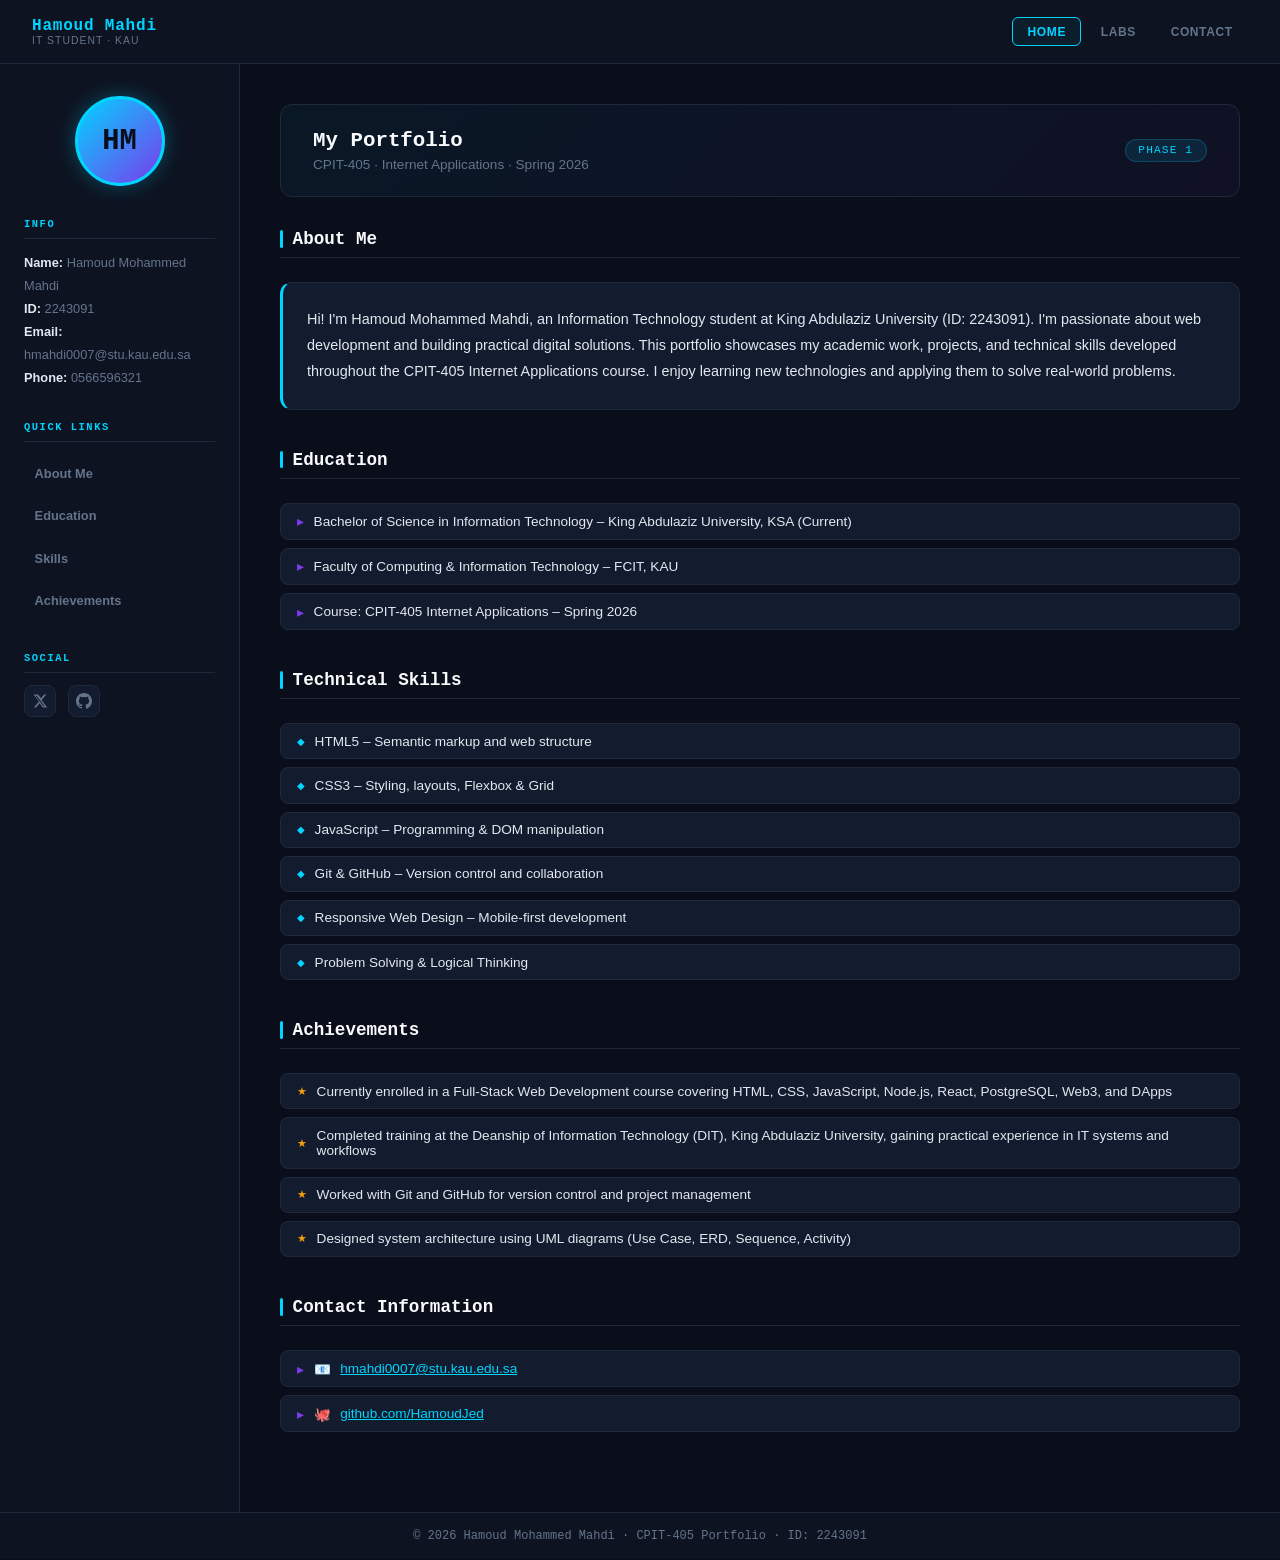
==== index.html @ ed02170e "Add files via upload" ====
<!DOCTYPE html>
<html lang="en">
<head>
  <meta charset="UTF-8" />
  <meta name="viewport" content="width=device-width, initial-scale=1.0" />
  <title>Hamoud Mahdi – Portfolio</title>
  <link rel="stylesheet" href="./style.css" />
</head>
<body>

  <header>
    <div class="logo">
      <span class="logo-name">Hamoud Mahdi</span>
      <span class="logo-role">IT Student · KAU</span>
    </div>
    <nav>
      <a href="index.html" class="active">Home</a>
      <a href="labs.html">Labs</a>
      <a href="contact.html">Contact</a>
    </nav>
  </header>

  <div class="layout">

    <aside class="sidebar">
      <div class="profile-img">HM</div>

      <div class="sidebar-section">
        <h3>Info</h3>
        <p><strong style="color:var(--text)">Name:</strong> Hamoud Mohammed Mahdi</p>
        <p><strong style="color:var(--text)">ID:</strong> 2243091</p>
        <p><strong style="color:var(--text)">Email:</strong></p>
        <a href="mailto:hmahdi0007@stu.kau.edu.sa">hmahdi0007@stu.kau.edu.sa</a>
        <p><strong style="color:var(--text)">Phone:</strong> 0566596321</p>
      </div>

      <div class="sidebar-section">
        <h3>Quick Links</h3>
        <div class="sidebar-links">
          <a href="#about">About Me</a>
          <a href="#education">Education</a>
          <a href="#skills">Skills</a>
          <a href="#achievements">Achievements</a>
        </div>
      </div>

      <div class="sidebar-section">
        <h3>Social</h3>
        <div class="social-icons">
          <a href="https://x.com/7modJed" target="_blank" title="X (Twitter)">
            <svg width="16" height="16" fill="currentColor" viewBox="0 0 24 24">
              <path d="M18.244 2.25h3.308l-7.227 8.26 8.502 11.24H16.17l-4.714-6.231-5.401 6.231H2.747l7.73-8.835L2.25 2.25h6.928l4.259 5.632L18.244 2.25zm-1.161 17.52h1.833L7.084 4.126H5.117z"/>
            </svg>
          </a>
          <a href="https://github.com/HamoudJed" target="_blank" title="GitHub">
            <svg width="16" height="16" fill="currentColor" viewBox="0 0 24 24">
              <path d="M12 0C5.37 0 0 5.37 0 12c0 5.3 3.438 9.8 8.205 11.385.6.113.82-.258.82-.577 0-.285-.01-1.04-.015-2.04-3.338.724-4.042-1.61-4.042-1.61C4.422 18.07 3.633 17.7 3.633 17.7c-1.087-.744.084-.729.084-.729 1.205.084 1.838 1.236 1.838 1.236 1.07 1.835 2.809 1.305 3.495.998.108-.776.417-1.305.76-1.605-2.665-.3-5.466-1.332-5.466-5.93 0-1.31.465-2.38 1.235-3.22-.135-.303-.54-1.523.105-3.176 0 0 1.005-.322 3.3 1.23.96-.267 1.98-.399 3-.405 1.02.006 2.04.138 3 .405 2.28-1.552 3.285-1.23 3.285-1.23.645 1.653.24 2.873.12 3.176.765.84 1.23 1.91 1.23 3.22 0 4.61-2.805 5.625-5.475 5.92.42.36.81 1.096.81 2.22 0 1.606-.015 2.896-.015 3.286 0 .315.21.69.825.57C20.565 21.795 24 17.295 24 12c0-6.63-5.37-12-12-12"/>
            </svg>
          </a>
        </div>
      </div>
    </aside>

    <main>

      <div class="page-hero">
        <div>
          <h1>My Portfolio</h1>
          <p>CPIT-405 · Internet Applications · Spring 2026</p>
        </div>
        <span class="page-hero-tag">PHASE 1</span>
      </div>

      <section id="about">
        <h2 class="section-title">About Me</h2>
        <div class="section-divider"></div>
        <div class="about-text">
          Hi! I'm Hamoud Mohammed Mahdi, an Information Technology student at King Abdulaziz University (ID: 2243091).
          I'm passionate about web development and building practical digital solutions. This portfolio showcases my
          academic work, projects, and technical skills developed throughout the CPIT-405 Internet Applications course.
          I enjoy learning new technologies and applying them to solve real-world problems.
        </div>
      </section>

      <section id="education">
        <h2 class="section-title">Education</h2>
        <div class="section-divider"></div>
        <ul class="edu-list">
          <li>Bachelor of Science in Information Technology – King Abdulaziz University, KSA (Current)</li>
          <li>Faculty of Computing &amp; Information Technology – FCIT, KAU</li>
          <li>Course: CPIT-405 Internet Applications – Spring 2026</li>
        </ul>
      </section>

      <section id="skills">
        <h2 class="section-title">Technical Skills</h2>
        <div class="section-divider"></div>
        <ul class="skill-list">
          <li>HTML5 – Semantic markup and web structure</li>
          <li>CSS3 – Styling, layouts, Flexbox &amp; Grid</li>
          <li>JavaScript – Programming &amp; DOM manipulation</li>
          <li>Git &amp; GitHub – Version control and collaboration</li>
          <li>Responsive Web Design – Mobile-first development</li>
          <li>Problem Solving &amp; Logical Thinking</li>
        </ul>
      </section>

      <section id="achievements">
        <h2 class="section-title">Achievements</h2>
        <div class="section-divider"></div>
        <ul class="achieve-list">
          <li>Currently enrolled in a Full-Stack Web Development course covering HTML, CSS, JavaScript, Node.js, React, PostgreSQL, Web3, and DApps</li>
          <li>Completed training at the Deanship of Information Technology (DIT), King Abdulaziz University, gaining practical experience in IT systems and workflows</li>
          <li>Worked with Git and GitHub for version control and project management</li>
          <li>Designed system architecture using UML diagrams (Use Case, ERD, Sequence, Activity)</li>
        </ul>
      </section>

      <section id="contact-info">
        <h2 class="section-title">Contact Information</h2>
        <div class="section-divider"></div>
        <ul class="edu-list">
          <li>📧 <a href="mailto:hmahdi0007@stu.kau.edu.sa" style="color:var(--accent)">hmahdi0007@stu.kau.edu.sa</a></li>
          <li>🐙 <a href="https://github.com/HamoudJed" target="_blank" style="color:var(--accent)">github.com/HamoudJed</a></li>
        </ul>
      </section>

    </main>
  </div>

  <footer>
    <p>© 2026 Hamoud Mohammed Mahdi · CPIT-405 Portfolio · ID: 2243091</p>
  </footer>

</body>
</html>
---- style.css ----
:root {
  --bg: #0a0e1a;
  --bg2: #111827;
  --sidebar: #0d1321;
  --accent: #00d4ff;
  --accent2: #7c3aed;
  --text: #e2e8f0;
  --muted: #64748b;
  --border: #1e293b;
  --card: #131c2e;
  --white: #f8fafc;
}

* {
  margin: 0;
  padding: 0;
  box-sizing: border-box;
}

body {
  font-family: 'Sora', sans-serif;
  background: var(--bg);
  color: var(--text);
  min-height: 100vh;
  display: flex;
  flex-direction: column;
}

/* ── HEADER ── */
header {
  background: var(--sidebar);
  border-bottom: 1px solid var(--border);
  padding: 0 2rem;
  display: flex;
  align-items: center;
  justify-content: space-between;
  height: 64px;
  position: sticky;
  top: 0;
  z-index: 100;
}

.logo {
  display: flex;
  flex-direction: column;
}

.logo-name {
  font-family: 'Space Mono', monospace;
  font-size: 1rem;
  font-weight: 700;
  color: var(--accent);
  letter-spacing: 0.05em;
}

.logo-role {
  font-size: 0.65rem;
  color: var(--muted);
  letter-spacing: 0.1em;
  text-transform: uppercase;
}

nav {
  display: flex;
  gap: 0.25rem;
}

nav a {
  text-decoration: none;
  color: var(--muted);
  font-size: 0.85rem;
  font-weight: 600;
  padding: 0.4rem 0.9rem;
  border-radius: 6px;
  border: 1px solid transparent;
  transition: all 0.2s;
  letter-spacing: 0.05em;
  text-transform: uppercase;
  font-size: 0.75rem;
}

nav a:hover,
nav a.active {
  color: var(--accent);
  border-color: var(--accent);
  background: rgba(0, 212, 255, 0.05);
}

/* ── LAYOUT ── */
.layout {
  display: flex;
  flex: 1;
}

/* ── SIDEBAR ── */
.sidebar {
  width: 240px;
  min-width: 240px;
  background: var(--sidebar);
  border-right: 1px solid var(--border);
  padding: 2rem 1.5rem;
  display: flex;
  flex-direction: column;
  gap: 2rem;
}

.profile-img {
  width: 90px;
  height: 90px;
  border-radius: 50%;
  background: linear-gradient(135deg, var(--accent), var(--accent2));
  display: flex;
  align-items: center;
  justify-content: center;
  font-family: 'Space Mono', monospace;
  font-size: 1.8rem;
  font-weight: 700;
  color: var(--bg);
  margin: 0 auto;
  border: 3px solid var(--accent);
  box-shadow: 0 0 20px rgba(0, 212, 255, 0.3);
}

.sidebar-section h3 {
  font-family: 'Space Mono', monospace;
  font-size: 0.65rem;
  letter-spacing: 0.15em;
  text-transform: uppercase;
  color: var(--accent);
  margin-bottom: 0.75rem;
  padding-bottom: 0.5rem;
  border-bottom: 1px solid var(--border);
}

.sidebar-section p,
.sidebar-section a {
  font-size: 0.8rem;
  color: var(--muted);
  line-height: 1.8;
  text-decoration: none;
  display: block;
}

.sidebar-section a:hover {
  color: var(--accent);
}

.sidebar-links {
  display: flex;
  flex-direction: column;
  gap: 0.3rem;
}

.sidebar-links a {
  padding: 0.4rem 0.6rem;
  border-radius: 6px;
  border: 1px solid transparent;
  font-size: 0.8rem;
  font-weight: 600;
  color: var(--muted);
  transition: all 0.2s;
}

.sidebar-links a:hover {
  color: var(--accent);
  border-color: var(--border);
  background: rgba(0, 212, 255, 0.04);
}

.social-icons {
  display: flex;
  gap: 0.75rem;
  margin-top: 0.5rem;
}

.social-icons a {
  width: 32px;
  height: 32px;
  border-radius: 8px;
  background: var(--card);
  border: 1px solid var(--border);
  display: flex;
  align-items: center;
  justify-content: center;
  color: var(--muted);
  text-decoration: none;
  font-size: 0.85rem;
  transition: all 0.2s;
}

.social-icons a:hover {
  color: var(--accent);
  border-color: var(--accent);
  background: rgba(0, 212, 255, 0.08);
}

/* ── MAIN ── */
main {
  flex: 1;
  padding: 2.5rem;
  overflow-y: auto;
}

/* ── SECTION HEADERS ── */
.section-title {
  font-family: 'Space Mono', monospace;
  font-size: 1.1rem;
  font-weight: 700;
  color: var(--white);
  margin-bottom: 0.5rem;
  display: flex;
  align-items: center;
  gap: 0.6rem;
}

.section-title::before {
  content: '';
  display: inline-block;
  width: 3px;
  height: 1.1rem;
  background: var(--accent);
  border-radius: 2px;
}

.section-divider {
  height: 1px;
  background: var(--border);
  margin-bottom: 1.5rem;
}

section {
  margin-bottom: 2.5rem;
}

/* ── ABOUT CARD ── */
.about-text {
  background: var(--card);
  border: 1px solid var(--border);
  border-radius: 12px;
  padding: 1.5rem;
  font-size: 0.9rem;
  line-height: 1.8;
  color: var(--text);
  border-left: 3px solid var(--accent);
}

/* ── LIST ITEMS ── */
.skill-list, .edu-list, .achieve-list {
  list-style: none;
  display: flex;
  flex-direction: column;
  gap: 0.5rem;
}

.skill-list li, .edu-list li, .achieve-list li {
  padding: 0.6rem 1rem;
  background: var(--card);
  border: 1px solid var(--border);
  border-radius: 8px;
  font-size: 0.85rem;
  color: var(--text);
  display: flex;
  align-items: center;
  gap: 0.6rem;
}

.skill-list li::before {
  content: '◆';
  color: var(--accent);
  font-size: 0.6rem;
}

.edu-list li::before {
  content: '▸';
  color: var(--accent2);
}

.achieve-list li::before {
  content: '★';
  color: #f59e0b;
  font-size: 0.7rem;
}

/* ── TABLES ── */
.table-wrapper {
  overflow-x: auto;
  border-radius: 12px;
  border: 1px solid var(--border);
}

table {
  width: 100%;
  border-collapse: collapse;
  font-size: 0.85rem;
}

thead tr {
  background: var(--accent2);
}

thead th {
  padding: 0.75rem 1rem;
  text-align: left;
  font-family: 'Space Mono', monospace;
  font-size: 0.75rem;
  letter-spacing: 0.08em;
  color: var(--white);
}

tbody tr {
  border-bottom: 1px solid var(--border);
  transition: background 0.15s;
}

tbody tr:last-child {
  border-bottom: none;
}

tbody tr:hover {
  background: rgba(0, 212, 255, 0.04);
}

tbody td {
  padding: 0.7rem 1rem;
  color: var(--text);
}

tbody td a {
  color: var(--accent);
  text-decoration: none;
  font-weight: 600;
  font-size: 0.8rem;
}

tbody td a:hover {
  text-decoration: underline;
}

.badge {
  display: inline-block;
  padding: 0.2rem 0.5rem;
  border-radius: 4px;
  font-size: 0.7rem;
  font-weight: 700;
  font-family: 'Space Mono', monospace;
  letter-spacing: 0.05em;
}

.badge-completed {
  background: rgba(16, 185, 129, 0.15);
  color: #10b981;
  border: 1px solid rgba(16, 185, 129, 0.3);
}

.badge-html { background: rgba(239,68,68,0.1); color: #ef4444; border: 1px solid rgba(239,68,68,0.2); }
.badge-css  { background: rgba(59,130,246,0.1); color: #3b82f6; border: 1px solid rgba(59,130,246,0.2); }
.badge-setup{ background: rgba(245,158,11,0.1); color: #f59e0b; border: 1px solid rgba(245,158,11,0.2); }

/* ── CONTACT ── */
.contact-grid {
  display: grid;
  grid-template-columns: 1fr 1.5fr;
  gap: 1.5rem;
}

.contact-info-box {
  background: var(--card);
  border: 1px solid var(--border);
  border-radius: 12px;
  padding: 1.5rem;
}

.contact-info-box h3 {
  font-family: 'Space Mono', monospace;
  font-size: 0.7rem;
  letter-spacing: 0.12em;
  text-transform: uppercase;
  color: var(--accent);
  margin-bottom: 1rem;
  padding-bottom: 0.5rem;
  border-bottom: 1px solid var(--border);
}

.contact-item {
  display: flex;
  flex-direction: column;
  margin-bottom: 1rem;
}

.contact-item label {
  font-size: 0.7rem;
  color: var(--muted);
  letter-spacing: 0.08em;
  text-transform: uppercase;
  margin-bottom: 0.2rem;
}

.contact-item a {
  color: var(--accent);
  text-decoration: none;
  font-size: 0.85rem;
  font-weight: 600;
}

.contact-item a:hover { text-decoration: underline; }

/* ── FORM ── */
.contact-form-box {
  background: var(--card);
  border: 1px solid var(--border);
  border-radius: 12px;
  padding: 1.5rem;
}

.contact-form-box h3 {
  font-family: 'Space Mono', monospace;
  font-size: 0.7rem;
  letter-spacing: 0.12em;
  text-transform: uppercase;
  color: var(--accent);
  margin-bottom: 1rem;
  padding-bottom: 0.5rem;
  border-bottom: 1px solid var(--border);
}

.form-group {
  margin-bottom: 1rem;
}

.form-group label {
  display: block;
  font-size: 0.75rem;
  color: var(--muted);
  margin-bottom: 0.35rem;
  letter-spacing: 0.05em;
}

.form-group input,
.form-group textarea,
.form-group select {
  width: 100%;
  padding: 0.6rem 0.9rem;
  background: var(--bg2);
  border: 1px solid var(--border);
  border-radius: 8px;
  color: var(--text);
  font-family: 'Sora', sans-serif;
  font-size: 0.85rem;
  outline: none;
  transition: border-color 0.2s;
}

.form-group input:focus,
.form-group textarea:focus {
  border-color: var(--accent);
}

.form-group textarea {
  resize: vertical;
  min-height: 100px;
}

.radio-group {
  display: flex;
  gap: 1.5rem;
  align-items: center;
}

.radio-group label {
  display: flex;
  align-items: center;
  gap: 0.4rem;
  cursor: pointer;
  font-size: 0.85rem;
  color: var(--text);
  margin-bottom: 0;
}

.btn {
  display: inline-flex;
  align-items: center;
  gap: 0.5rem;
  padding: 0.6rem 1.5rem;
  border-radius: 8px;
  font-family: 'Space Mono', monospace;
  font-size: 0.8rem;
  font-weight: 700;
  letter-spacing: 0.08em;
  cursor: pointer;
  border: none;
  transition: all 0.2s;
  text-decoration: none;
}

.btn-primary {
  background: var(--accent);
  color: var(--bg);
}

.btn-primary:hover {
  background: #00b8d9;
  transform: translateY(-1px);
  box-shadow: 0 4px 15px rgba(0, 212, 255, 0.3);
}

/* ── FOOTER ── */
footer {
  background: var(--sidebar);
  border-top: 1px solid var(--border);
  padding: 1rem 2rem;
  text-align: center;
  font-size: 0.75rem;
  color: var(--muted);
  font-family: 'Space Mono', monospace;
}

/* ── PAGE HERO ── */
.page-hero {
  background: linear-gradient(135deg, rgba(0,212,255,0.05), rgba(124,58,237,0.05));
  border: 1px solid var(--border);
  border-radius: 12px;
  padding: 1.5rem 2rem;
  margin-bottom: 2rem;
  display: flex;
  align-items: center;
  justify-content: space-between;
}

.page-hero h1 {
  font-family: 'Space Mono', monospace;
  font-size: 1.3rem;
  color: var(--white);
}

.page-hero p {
  font-size: 0.85rem;
  color: var(--muted);
  margin-top: 0.3rem;
}

.page-hero-tag {
  font-family: 'Space Mono', monospace;
  font-size: 0.7rem;
  color: var(--accent);
  background: rgba(0, 212, 255, 0.1);
  border: 1px solid rgba(0, 212, 255, 0.2);
  padding: 0.3rem 0.8rem;
  border-radius: 20px;
  letter-spacing: 0.1em;
}

/* ── RESPONSIVE ── */
@media (max-width: 768px) {
  .layout { flex-direction: column; }
  .sidebar { width: 100%; min-width: unset; border-right: none; border-bottom: 1px solid var(--border); padding: 1.5rem; }
  main { padding: 1.5rem; }
  .contact-grid { grid-template-columns: 1fr; }
  .page-hero { flex-direction: column; gap: 1rem; align-items: flex-start; }
  nav a { padding: 0.3rem 0.6rem; }
}

/* ── SUCCESS PAGE ── */
.success-box {
  background: var(--card);
  border: 1px solid var(--border);
  border-radius: 12px;
  padding: 2.5rem;
  text-align: center;
  max-width: 500px;
  border-top: 3px solid #10b981;
}

.success-icon {
  width: 60px;
  height: 60px;
  border-radius: 50%;
  background: rgba(16, 185, 129, 0.15);
  border: 2px solid #10b981;
  color: #10b981;
  font-size: 1.8rem;
  display: flex;
  align-items: center;
  justify-content: center;
  margin: 0 auto 1.25rem;
}

.success-msg {
  font-size: 0.9rem;
  color: var(--text);
  line-height: 1.7;
  margin-bottom: 1.75rem;
}

.success-actions {
  display: flex;
  gap: 0.75rem;
  justify-content: center;
  flex-wrap: wrap;
}

.btn-outline {
  background: transparent;
  color: var(--text);
  border: 1px solid var(--border);
}

.btn-outline:hover {
  border-color: var(--accent);
  color: var(--accent);
  transform: translateY(-1px);
}
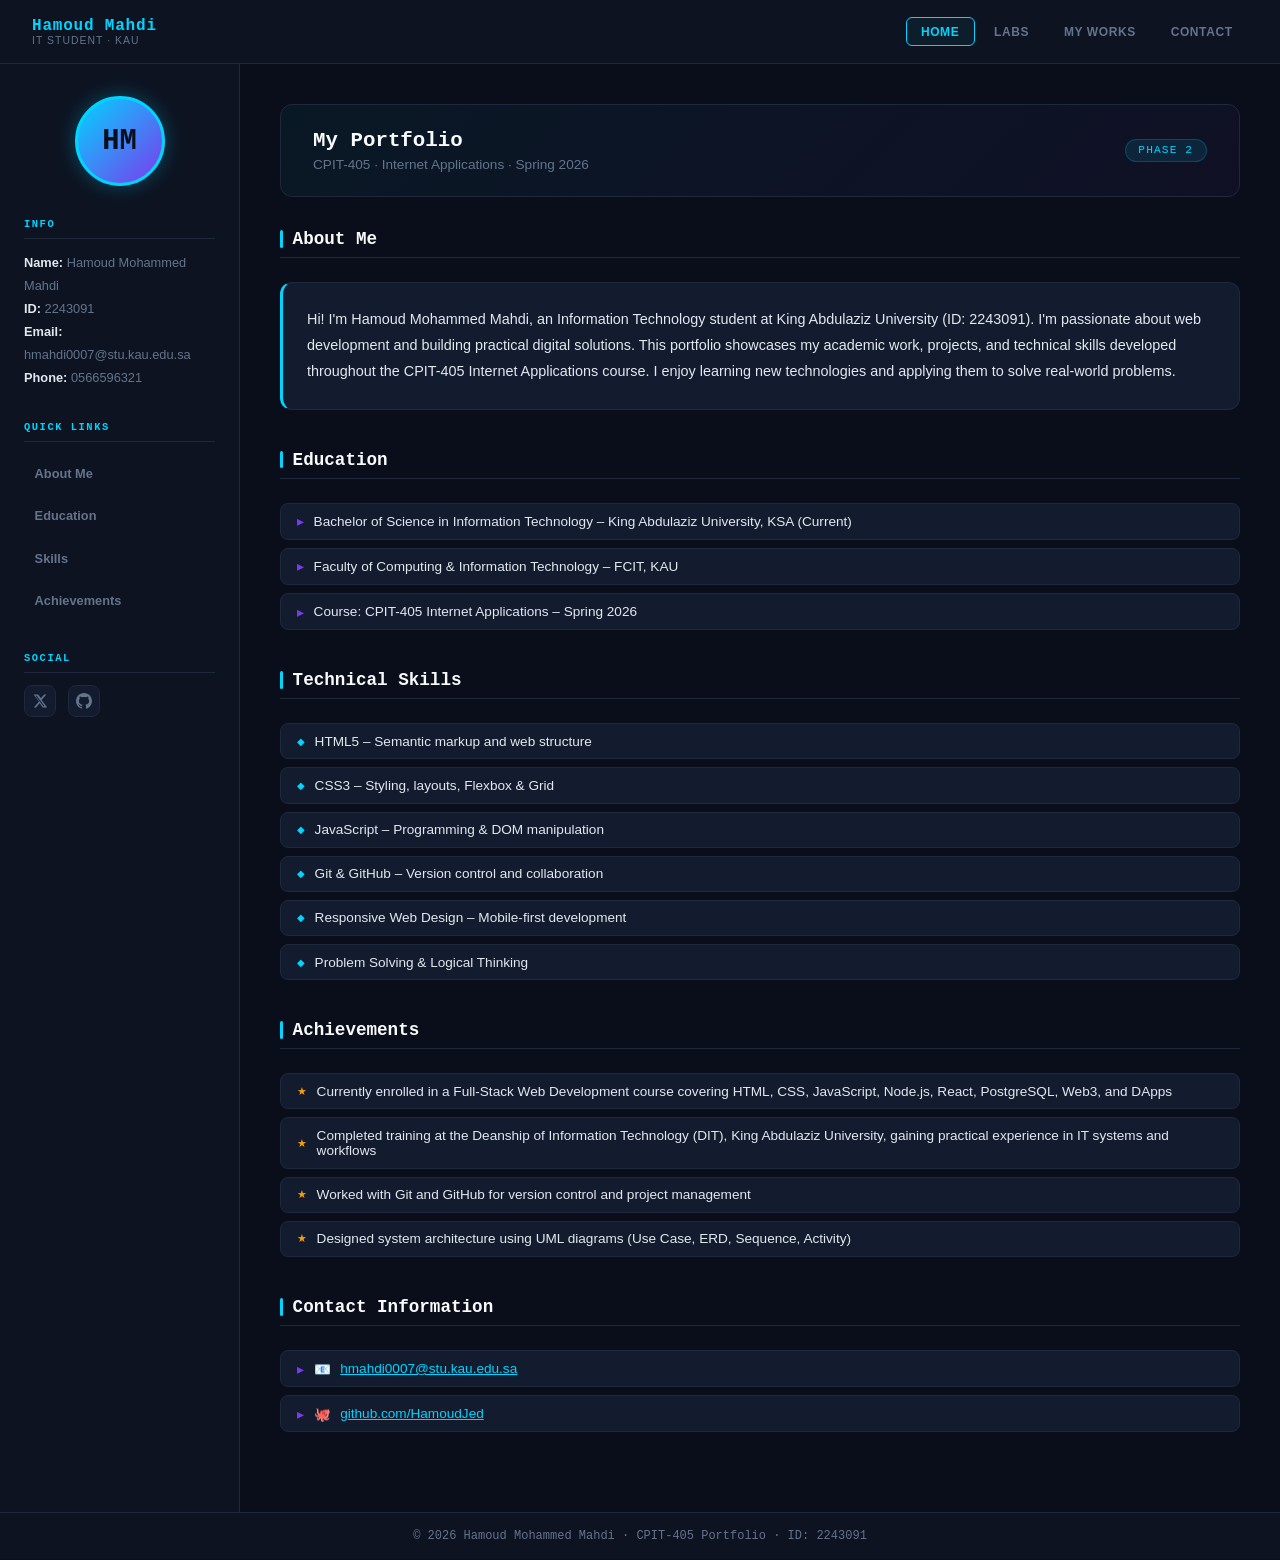
==== commit 9dfadbde: "Add files via upload" ====
--- a/index.html
+++ b/index.html
@@ -16,6 +16,7 @@
     <nav>
       <a href="index.html" class="active">Home</a>
       <a href="labs.html">Labs</a>
+      <a href="myworks.html">My Works</a>
       <a href="contact.html">Contact</a>
     </nav>
   </header>
@@ -68,7 +69,7 @@
           <h1>My Portfolio</h1>
           <p>CPIT-405 · Internet Applications · Spring 2026</p>
         </div>
-        <span class="page-hero-tag">PHASE 1</span>
+        <span class="page-hero-tag">PHASE 2</span>
       </div>
 
       <section id="about">
--- a/style.css
+++ b/style.css
@@ -609,3 +609,174 @@
   color: var(--accent);
   transform: translateY(-1px);
 }
+
+/* ── ASSIGNMENT 2: MY WORKS AND APPS ── */
+.works-grid {
+  display: grid;
+  grid-template-columns: repeat(auto-fit, minmax(260px, 1fr));
+  gap: 1.25rem;
+}
+
+.work-card,
+.app-panel,
+.country-card {
+  background: var(--card);
+  border: 1px solid var(--border);
+  border-radius: 14px;
+  padding: 1.25rem;
+}
+
+.work-card {
+  display: flex;
+  flex-direction: column;
+  gap: 0.8rem;
+  min-height: 240px;
+}
+
+.work-card h3,
+.country-card h3 {
+  color: var(--white);
+  font-family: 'Space Mono', monospace;
+  font-size: 1rem;
+}
+
+.work-card p,
+.country-card p,
+.status-message,
+.empty-message {
+  color: var(--muted);
+  line-height: 1.7;
+  font-size: 0.85rem;
+}
+
+.work-card .btn {
+  margin-top: auto;
+  justify-content: center;
+}
+
+.task-form {
+  display: grid;
+  grid-template-columns: 1fr auto;
+  gap: 0.75rem;
+  margin-bottom: 1rem;
+}
+
+.task-form input {
+  width: 100%;
+  padding: 0.75rem 1rem;
+  background: var(--bg2);
+  border: 1px solid var(--border);
+  border-radius: 8px;
+  color: var(--text);
+  outline: none;
+  font-size: 0.9rem;
+}
+
+.task-form input:focus {
+  border-color: var(--accent);
+}
+
+.task-list {
+  display: flex;
+  flex-direction: column;
+  gap: 0.6rem;
+}
+
+.task-item {
+  display: flex;
+  align-items: center;
+  justify-content: space-between;
+  gap: 1rem;
+  padding: 0.75rem 1rem;
+  border: 1px solid var(--border);
+  border-radius: 10px;
+  background: var(--bg2);
+}
+
+.task-item label {
+  display: flex;
+  align-items: center;
+  gap: 0.7rem;
+  cursor: pointer;
+  color: var(--text);
+}
+
+.task-item.completed span {
+  color: var(--muted);
+  text-decoration: line-through;
+}
+
+.task-item button {
+  width: 28px;
+  height: 28px;
+  border: 1px solid rgba(239, 68, 68, 0.35);
+  border-radius: 50%;
+  background: rgba(239, 68, 68, 0.08);
+  color: #ef4444;
+  font-size: 1.1rem;
+  cursor: pointer;
+}
+
+.app-actions {
+  display: flex;
+  align-items: center;
+  justify-content: space-between;
+  gap: 1rem;
+  margin-top: 1rem;
+}
+
+.btn-secondary {
+  background: var(--bg2);
+  color: var(--text);
+  border: 1px solid var(--border);
+}
+
+.btn-secondary:hover {
+  border-color: var(--accent);
+  color: var(--accent);
+}
+
+.status-message {
+  margin: 0.75rem 0 1rem;
+}
+
+.countries-grid {
+  display: grid;
+  grid-template-columns: repeat(auto-fit, minmax(170px, 1fr));
+  gap: 1rem;
+}
+
+.country-card {
+  text-align: center;
+  transition: transform 0.2s, border-color 0.2s;
+}
+
+.country-card:hover {
+  transform: translateY(-3px);
+  border-color: var(--accent);
+}
+
+.country-card img {
+  width: 100%;
+  height: 105px;
+  object-fit: cover;
+  border-radius: 10px;
+  border: 1px solid var(--border);
+  margin-bottom: 0.75rem;
+  background: var(--bg2);
+}
+
+.country-card p {
+  margin-top: 0.25rem;
+}
+
+@media (max-width: 700px) {
+  .task-form {
+    grid-template-columns: 1fr;
+  }
+
+  .app-actions {
+    align-items: stretch;
+    flex-direction: column;
+  }
+}
